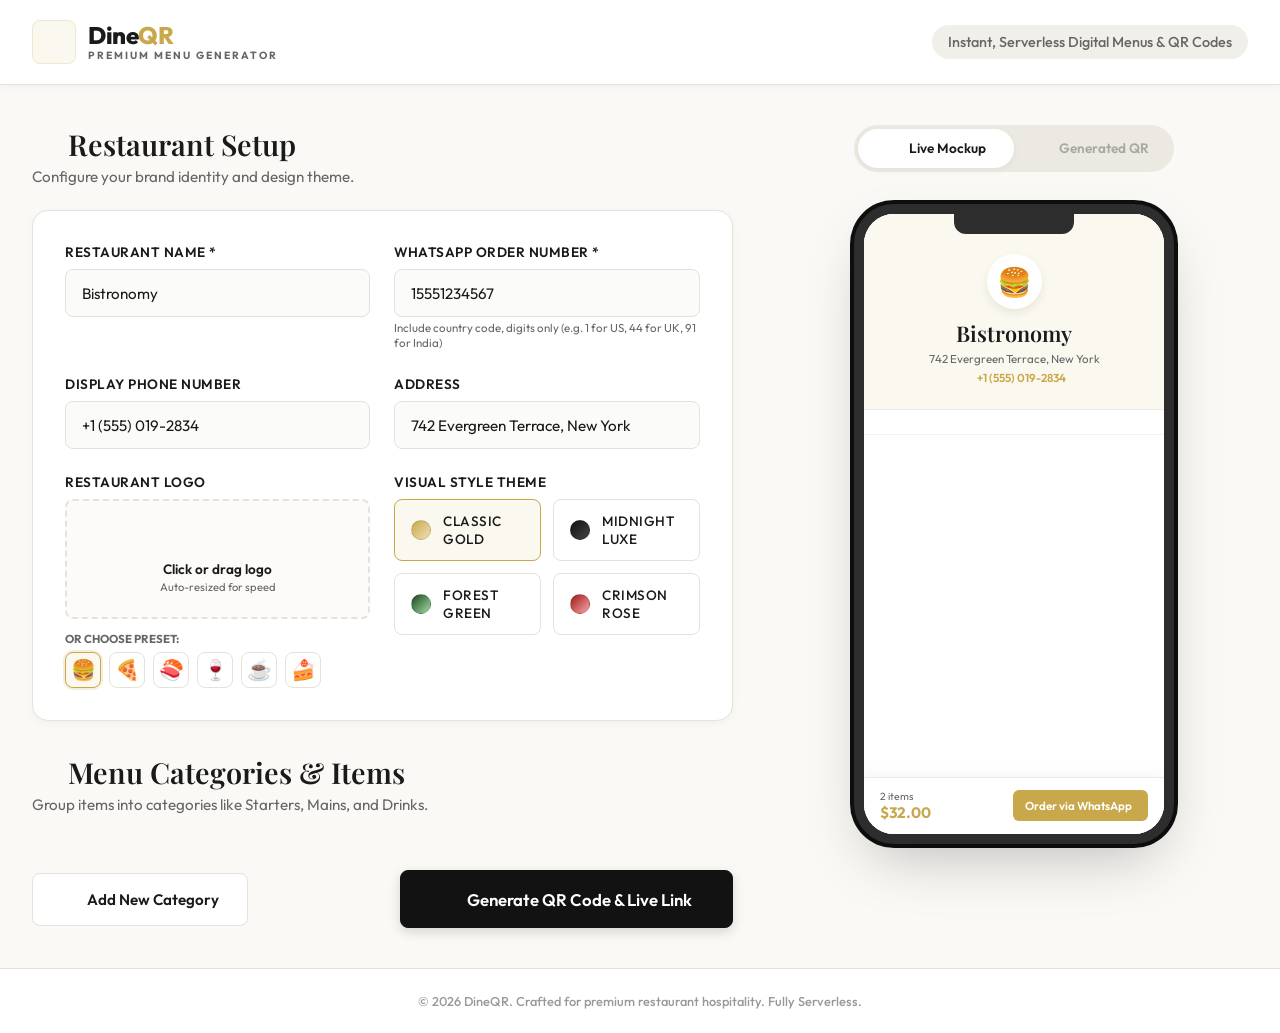
==== index.html @ d3144d26 "Initial commit of DineQR" ====
<!DOCTYPE html>
<html lang="en">
<head>
  <meta charset="UTF-8">
  <meta name="viewport" content="width=device-width, initial-scale=1.0">
  <title>DineQR — Premium QR Menu Generator</title>
  <meta name="description" content="Generate beautiful, serverless digital menus with QR codes for your restaurant in seconds. Fully responsive, premium design.">
  
  <!-- Google Fonts -->
  <link rel="preconnect" href="https://fonts.googleapis.com">
  <link rel="preconnect" href="https://fonts.gstatic.com" crossorigin>
  <link href="https://fonts.googleapis.com/css2?family=Outfit:wght@300;400;500;600;700;800&family=Playfair+Display:ital,wght@0,400;0,600;0,700;1,400&display=swap" rel="stylesheet">
  
  <!-- CSS Stylesheet -->
  <link rel="stylesheet" href="css/generator.css">
  
  <!-- Lucide Icons -->
  <script src="https://unpkg.com/lucide@latest"></script>
  <!-- QRCode.js Library -->
  <script src="https://cdnjs.cloudflare.com/ajax/libs/qrcodejs/1.0.0/qrcode.min.js"></script>
</head>
<body>

  <!-- Premium Header -->
  <header class="app-header">
    <div class="header-container">
      <div class="logo-area">
        <div class="logo-icon">
          <i data-lucide="qr-code"></i>
        </div>
        <div class="logo-text">
          <h1>Dine<span>QR</span></h1>
          <p>PREMIUM MENU GENERATOR</p>
        </div>
      </div>
      <div class="tagline-desktop">
        <span>Instant, Serverless Digital Menus & QR Codes</span>
      </div>
    </div>
  </header>

  <!-- Main Workspace -->
  <main class="app-workspace">
    
    <!-- Left Column: The Editor Form -->
    <section class="editor-section">
      <div class="card-header">
        <h2 class="section-title"><i data-lucide="sliders"></i> Restaurant Setup</h2>
        <p class="section-subtitle">Configure your brand identity and design theme.</p>
      </div>
      
      <form id="menu-generator-form" onsubmit="return false;">
        <!-- Brand Details Card -->
        <div class="editor-card">
          <div class="form-row split">
            <div class="form-group">
              <label for="restaurant-name">Restaurant Name *</label>
              <input type="text" id="restaurant-name" placeholder="e.g. Bistro de L'Or" required value="Bistronomy">
            </div>
            <div class="form-group">
              <label for="whatsapp-number">WhatsApp Order Number *</label>
              <div class="input-with-info">
                <input type="tel" id="whatsapp-number" placeholder="e.g. 15551234567" required value="15551234567">
                <span class="input-tip">Include country code, digits only (e.g. 1 for US, 44 for UK, 91 for India)</span>
              </div>
            </div>
          </div>

          <div class="form-row split">
            <div class="form-group">
              <label for="restaurant-phone">Display Phone Number</label>
              <input type="text" id="restaurant-phone" placeholder="e.g. +1 (555) 019-2834" value="+1 (555) 019-2834">
            </div>
            <div class="form-group">
              <label for="restaurant-address">Address</label>
              <input type="text" id="restaurant-address" placeholder="e.g. 742 Evergreen Terrace, NY" value="742 Evergreen Terrace, New York">
            </div>
          </div>

          <div class="form-row split">
            <!-- Logo Upload -->
            <div class="form-group">
              <label>Restaurant Logo</label>
              <div class="logo-upload-container">
                <div class="logo-dropzone" id="logo-dropzone">
                  <input type="file" id="logo-file" accept="image/*" class="file-input-hidden">
                  <div class="dropzone-content">
                    <i data-lucide="image"></i>
                    <p>Click or drag logo</p>
                    <span>Auto-resized for speed</span>
                  </div>
                  <div class="logo-preview-wrapper hidden" id="logo-preview-wrapper">
                    <img id="logo-preview-img" src="" alt="Logo Preview">
                    <button type="button" class="btn-remove-logo" id="btn-remove-logo" title="Remove logo">
                      <i data-lucide="x"></i>
                    </button>
                  </div>
                </div>
                <div class="preset-selector">
                  <span class="label-tiny">Or choose preset:</span>
                  <div class="presets-row">
                    <button type="button" class="btn-preset active" data-emoji="🍔" title="Burger">🍔</button>
                    <button type="button" class="btn-preset" data-emoji="🍕" title="Pizza">🍕</button>
                    <button type="button" class="btn-preset" data-emoji="🍣" title="Sushi">🍣</button>
                    <button type="button" class="btn-preset" data-emoji="🍷" title="Fine Dining">🍷</button>
                    <button type="button" class="btn-preset" data-emoji="☕" title="Cafe">☕</button>
                    <button type="button" class="btn-preset" data-emoji="🍰" title="Bakery">🍰</button>
                  </div>
                </div>
              </div>
            </div>

            <!-- Theme Picker -->
            <div class="form-group">
              <label>Visual Style Theme</label>
              <div class="theme-selector-grid">
                <label class="theme-option active">
                  <input type="radio" name="theme-color" value="gold" checked>
                  <span class="theme-swatch gold"></span>
                  <span class="theme-label">Classic Gold</span>
                </label>
                <label class="theme-option">
                  <input type="radio" name="theme-color" value="dark">
                  <span class="theme-swatch dark"></span>
                  <span class="theme-label">Midnight Luxe</span>
                </label>
                <label class="theme-option">
                  <input type="radio" name="theme-color" value="emerald">
                  <span class="theme-swatch emerald"></span>
                  <span class="theme-label">Forest Green</span>
                </label>
                <label class="theme-option">
                  <input type="radio" name="theme-color" value="ruby">
                  <span class="theme-swatch ruby"></span>
                  <span class="theme-label">Crimson Rose</span>
                </label>
              </div>
            </div>
          </div>
        </div>

        <!-- Menu Section -->
        <div class="card-header mt-8">
          <h2 class="section-title"><i data-lucide="utensils-crossorders"></i> Menu Categories & Items</h2>
          <p class="section-subtitle">Group items into categories like Starters, Mains, and Drinks.</p>
        </div>

        <div id="categories-container" class="categories-list">
          <!-- Dynamic Category blocks go here -->
        </div>

        <div class="editor-actions">
          <button type="button" class="btn-secondary" id="btn-add-category">
            <i data-lucide="plus-circle"></i> Add New Category
          </button>
          
          <button type="button" class="btn-primary btn-generate-main" id="btn-generate-menu">
            <i data-lucide="qr-code"></i> Generate QR Code & Live Link
          </button>
        </div>
      </form>
    </section>

    <!-- Right Column: Interactive smartphone live preview & QR modal -->
    <section class="preview-section">
      <div class="sticky-preview-container">
        
        <!-- Toggle Tabs for Mobile Layout -->
        <div class="preview-tabs">
          <button class="preview-tab active" data-tab="preview"><i data-lucide="smartphone"></i> Live Mockup</button>
          <button class="preview-tab" data-tab="result" id="tab-result-button" disabled><i data-lucide="award"></i> Generated QR</button>
        </div>

        <!-- iPhone Mockup Frame -->
        <div class="phone-mockup-wrapper" id="preview-tab-content">
          <div class="phone-frame">
            <div class="phone-notch"></div>
            <div class="phone-screen" id="preview-screen">
              
              <!-- Simulated Menu Content -->
              <div class="sim-menu-container theme-gold" id="sim-menu-container">
                <div class="sim-menu-header">
                  <div class="sim-logo-area" id="sim-logo-area">🍔</div>
                  <h3 class="sim-restaurant-name" id="sim-res-name">Bistronomy</h3>
                  <p class="sim-restaurant-address" id="sim-res-address">742 Evergreen Terrace, New York</p>
                  <p class="sim-restaurant-phone" id="sim-res-phone"><i data-lucide="phone" class="icon-tiny"></i> +1 (555) 019-2834</p>
                </div>

                <!-- Sticky simulated navbar -->
                <div class="sim-category-nav" id="sim-category-nav">
                  <!-- Dynamic categories scroll -->
                </div>

                <div class="sim-menu-body" id="sim-menu-body">
                  <!-- Dynamic menu items preview -->
                </div>

                <!-- Sim Order Sticky Footer -->
                <div class="sim-cart-footer">
                  <div class="sim-cart-info">
                    <span class="sim-cart-qty">2 items</span>
                    <span class="sim-cart-total">$32.00</span>
                  </div>
                  <button class="sim-btn-order">
                    Order via WhatsApp <i data-lucide="chevron-right"></i>
                  </button>
                </div>
              </div>

            </div>
          </div>
        </div>

        <!-- QR Code Output Area (Hidden until generated, or active as tab) -->
        <div class="qr-output-card hidden" id="result-tab-content">
          <div class="qr-header-success">
            <div class="success-icon"><i data-lucide="badge-check"></i></div>
            <h3>Menu Generated Successfully!</h3>
            <p>Your digital menu is online. Customers can scan to order directly via WhatsApp.</p>
          </div>
          
          <div class="qr-code-holder">
            <div id="qrcode-canvas"></div>
            <p class="qr-caption">Point your camera to test</p>
          </div>

          <div class="actions-grid">
            <button class="btn-action" id="btn-download-qr">
              <i data-lucide="download"></i> Download QR
            </button>
            <button class="btn-action" id="btn-copy-link">
              <i data-lucide="copy"></i> Copy Menu Link
            </button>
            <a href="#" target="_blank" class="btn-action primary-action" id="btn-visit-menu">
              <i data-lucide="external-link"></i> View Live Menu
            </a>
          </div>

          <div class="generated-url-box">
            <label>Menu URL</label>
            <div class="url-input-container">
              <input type="text" id="generated-url-input" readonly>
            </div>
          </div>
        </div>

      </div>
    </section>

  </main>

  <!-- Templates (stored in script tags to keep JS clean) -->
  <template id="category-template">
    <div class="category-block editor-card" data-category-id="">
      <div class="category-header-row">
        <div class="drag-handle"><i data-lucide="grip-vertical"></i></div>
        <input type="text" class="category-title-input" placeholder="e.g. Starters & Small Plates" value="">
        <button type="button" class="btn-delete-category" title="Delete Category">
          <i data-lucide="trash-2"></i>
        </button>
      </div>
      <div class="items-container">
        <!-- Items go here -->
      </div>
      <div class="category-actions">
        <button type="button" class="btn-add-item">
          <i data-lucide="plus"></i> Add Item
        </button>
      </div>
    </div>
  </template>

  <template id="item-template">
    <div class="menu-item-row" data-item-id="">
      <div class="item-main-details">
        <div class="form-row flex-1">
          <div class="form-group percent-60">
            <input type="text" class="item-name-input" placeholder="Item Name (e.g. Truffle Fries)" value="">
          </div>
          <div class="form-group percent-40">
            <div class="price-input-wrapper">
              <span class="currency-symbol">$</span>
              <input type="number" class="item-price-input" placeholder="0.00" step="0.01" min="0" value="">
            </div>
          </div>
        </div>
        <div class="form-row mt-2">
          <div class="form-group w-full">
            <input type="text" class="item-desc-input" placeholder="Optional description (ingredients, spice level, etc.)" value="">
          </div>
        </div>
      </div>
      <button type="button" class="btn-delete-item" title="Delete Item">
        <i data-lucide="x"></i>
      </button>
    </div>
  </template>

  <footer class="app-footer">
    <div class="footer-container">
      <p>&copy; 2026 DineQR. Crafted for premium restaurant hospitality. Fully Serverless.</p>
    </div>
  </footer>

  <!-- App Main JavaScript Logic -->
  <script src="js/generator.js"></script>
</body>
</html>
---- css/generator.css ----
/* ----------------------------------------------------
   DineQR Generator Stylesheet
   ---------------------------------------------------- */

:root {
  /* Colors */
  --bg-color: #faf9f6;
  --bg-card: #ffffff;
  --text-main: #1a1a1a;
  --text-muted: #666666;
  --text-light: #999999;
  
  --primary: #c9a84c; /* Gold accent */
  --primary-hover: #b0913b;
  --primary-light: #fbf8f0;
  
  --dark-luxe: #121212;
  --dark-hover: #1f1f1f;
  
  --border-color: #e5e2db;
  --border-focus: #c9a84c;
  --shadow-sm: 0 2px 8px rgba(0, 0, 0, 0.04);
  --shadow-md: 0 8px 24px rgba(201, 168, 76, 0.06);
  --shadow-lg: 0 16px 40px rgba(0, 0, 0, 0.08);
  --radius-sm: 8px;
  --radius-md: 16px;
  --radius-lg: 24px;
  
  /* Fonts */
  --font-serif: 'Playfair Display', Georgia, serif;
  --font-sans: 'Outfit', -apple-system, BlinkMacSystemFont, "Segoe UI", Roboto, sans-serif;
  
  /* Transition speed */
  --transition: all 0.3s cubic-bezier(0.4, 0, 0.2, 1);
}

/* Reset */
* {
  box-sizing: border-box;
  margin: 0;
  padding: 0;
}

body {
  font-family: var(--font-sans);
  background-color: var(--bg-color);
  color: var(--text-main);
  min-height: 100vh;
  display: flex;
  flex-direction: column;
  overflow-x: hidden;
  -webkit-font-smoothing: antialiased;
}

/* Header */
.app-header {
  background-color: var(--bg-card);
  border-bottom: 1px solid var(--border-color);
  padding: 1.25rem 2rem;
  position: sticky;
  top: 0;
  z-index: 100;
  box-shadow: var(--shadow-sm);
}

.header-container {
  max-width: 1400px;
  margin: 0 auto;
  display: flex;
  justify-content: space-between;
  align-items: center;
}

.logo-area {
  display: flex;
  align-items: center;
  gap: 0.75rem;
}

.logo-icon {
  background-color: var(--primary-light);
  color: var(--primary);
  width: 44px;
  height: 44px;
  border-radius: var(--radius-sm);
  display: flex;
  align-items: center;
  justify-content: center;
  border: 1px solid rgba(201, 168, 76, 0.2);
  transition: var(--transition);
}

.logo-icon i {
  width: 24px;
  height: 24px;
}

.logo-area:hover .logo-icon {
  transform: rotate(5deg) scale(1.05);
}

.logo-text h1 {
  font-size: 1.5rem;
  font-weight: 800;
  letter-spacing: -0.5px;
  line-height: 1;
}

.logo-text h1 span {
  color: var(--primary);
}

.logo-text p {
  font-size: 0.65rem;
  letter-spacing: 2px;
  color: var(--text-muted);
  font-weight: 700;
  margin-top: 2px;
}

.tagline-desktop {
  font-size: 0.9rem;
  color: var(--text-muted);
  font-weight: 500;
  background-color: #f1efe9;
  padding: 0.5rem 1rem;
  border-radius: 50px;
}

/* Main Workspace Split Layout */
.app-workspace {
  max-width: 1400px;
  width: 100%;
  margin: 0 auto;
  padding: 2.5rem 2rem;
  display: grid;
  grid-template-columns: 1.2fr 0.8fr;
  gap: 3rem;
  flex: 1;
}

/* Left Pane: Editor */
.editor-section {
  display: flex;
  flex-direction: column;
}

.card-header {
  margin-bottom: 1.5rem;
}

.section-title {
  font-family: var(--font-serif);
  font-size: 1.8rem;
  font-weight: 600;
  display: flex;
  align-items: center;
  gap: 0.75rem;
}

.section-title i {
  color: var(--primary);
  width: 24px;
  height: 24px;
}

.section-subtitle {
  font-size: 0.95rem;
  color: var(--text-muted);
  margin-top: 0.25rem;
}

.editor-card {
  background-color: var(--bg-card);
  border: 1px solid var(--border-color);
  border-radius: var(--radius-md);
  padding: 2rem;
  box-shadow: var(--shadow-sm);
  transition: var(--transition);
  margin-bottom: 1.5rem;
}

.editor-card:hover {
  box-shadow: var(--shadow-md);
  border-color: #d1ceca;
}

.mt-8 {
  margin-top: 2rem;
}

/* Forms Framework */
.form-row {
  display: flex;
  gap: 1.5rem;
  margin-bottom: 1.5rem;
}

.form-row.split > .form-group {
  flex: 1;
  min-width: 0; /* Prevents overflow inside flex child */
}

.form-row:last-child {
  margin-bottom: 0;
}

.form-group {
  display: flex;
  flex-direction: column;
  gap: 0.5rem;
}

.form-group.w-full {
  width: 100%;
}

.percent-60 {
  flex: 3;
}

.percent-40 {
  flex: 2;
}

.flex-1 {
  flex: 1;
}

label {
  font-size: 0.85rem;
  font-weight: 600;
  color: var(--text-main);
  text-transform: uppercase;
  letter-spacing: 0.5px;
}

input[type="text"],
input[type="tel"],
input[type="number"] {
  width: 100%;
  padding: 0.85rem 1rem;
  font-family: inherit;
  font-size: 0.95rem;
  background-color: #fbfbfa;
  border: 1px solid var(--border-color);
  border-radius: var(--radius-sm);
  color: var(--text-main);
  outline: none;
  transition: var(--transition);
}

input[type="text"]:focus,
input[type="tel"]:focus,
input[type="number"]:focus {
  background-color: #ffffff;
  border-color: var(--border-focus);
  box-shadow: 0 0 0 4px rgba(201, 168, 76, 0.1);
}

input::placeholder {
  color: var(--text-light);
}

.input-with-info {
  display: flex;
  flex-direction: column;
  gap: 0.25rem;
}

.input-tip {
  font-size: 0.72rem;
  color: var(--text-muted);
  line-height: 1.3;
}

/* Price Input Special Styling */
.price-input-wrapper {
  position: relative;
  display: flex;
  align-items: center;
}

.currency-symbol {
  position: absolute;
  left: 1rem;
  font-weight: 600;
  color: var(--text-muted);
}

.price-input-wrapper input {
  padding-left: 2rem;
}

/* File Dropzone Upload */
.logo-upload-container {
  display: flex;
  flex-direction: column;
  gap: 0.75rem;
}

.logo-dropzone {
  border: 2px dashed var(--border-color);
  background-color: #fcfbfa;
  border-radius: var(--radius-sm);
  height: 120px;
  position: relative;
  display: flex;
  align-items: center;
  justify-content: center;
  cursor: pointer;
  overflow: hidden;
  transition: var(--transition);
}

.logo-dropzone:hover {
  border-color: var(--primary);
  background-color: var(--primary-light);
}

.file-input-hidden {
  position: absolute;
  top: 0;
  left: 0;
  width: 100%;
  height: 100%;
  opacity: 0;
  cursor: pointer;
  z-index: 10;
}

.dropzone-content {
  display: flex;
  flex-direction: column;
  align-items: center;
  text-align: center;
  pointer-events: none;
  padding: 1rem;
}

.dropzone-content i {
  color: var(--primary);
  width: 28px;
  height: 28px;
  margin-bottom: 0.5rem;
}

.dropzone-content p {
  font-size: 0.85rem;
  font-weight: 600;
  color: var(--text-main);
}

.dropzone-content span {
  font-size: 0.7rem;
  color: var(--text-muted);
  margin-top: 2px;
}

/* Logo Image Preview inside dropzone */
.logo-preview-wrapper {
  position: absolute;
  top: 0;
  left: 0;
  width: 100%;
  height: 100%;
  background-color: var(--bg-card);
  z-index: 20;
  display: flex;
  align-items: center;
  justify-content: center;
  padding: 0.5rem;
}

.logo-preview-wrapper img {
  max-width: 100%;
  max-height: 100%;
  object-fit: contain;
  border-radius: 4px;
}

.btn-remove-logo {
  position: absolute;
  top: 0.5rem;
  right: 0.5rem;
  width: 24px;
  height: 24px;
  background-color: rgba(0, 0, 0, 0.7);
  color: #fff;
  border: none;
  border-radius: 50%;
  display: flex;
  align-items: center;
  justify-content: center;
  cursor: pointer;
  transition: var(--transition);
}

.btn-remove-logo:hover {
  background-color: rgba(239, 68, 68, 0.9);
}

.btn-remove-logo i {
  width: 14px;
  height: 14px;
}

.hidden {
  display: none !important;
}

/* Preset Logo Selector */
.preset-selector {
  display: flex;
  flex-direction: column;
  gap: 0.35rem;
}

.label-tiny {
  font-size: 0.72rem;
  font-weight: 700;
  color: var(--text-muted);
  text-transform: uppercase;
}

.presets-row {
  display: flex;
  gap: 0.5rem;
}

.btn-preset {
  width: 36px;
  height: 36px;
  font-size: 1.25rem;
  border-radius: var(--radius-sm);
  border: 1px solid var(--border-color);
  background-color: var(--bg-card);
  cursor: pointer;
  transition: var(--transition);
  display: flex;
  align-items: center;
  justify-content: center;
}

.btn-preset:hover {
  transform: translateY(-2px);
  border-color: var(--primary);
  background-color: var(--primary-light);
}

.btn-preset.active {
  border-color: var(--primary);
  background-color: var(--primary-light);
  box-shadow: 0 0 0 2px rgba(201, 168, 76, 0.2);
}

/* Theme Options Picker */
.theme-selector-grid {
  display: grid;
  grid-template-columns: repeat(2, 1fr);
  gap: 0.75rem;
}

.theme-option {
  border: 1px solid var(--border-color);
  border-radius: var(--radius-sm);
  padding: 0.75rem 1rem;
  display: flex;
  align-items: center;
  gap: 0.75rem;
  cursor: pointer;
  transition: var(--transition);
  position: relative;
}

.theme-option input {
  position: absolute;
  opacity: 0;
  cursor: pointer;
}

.theme-option:hover {
  background-color: #fbfbfa;
  border-color: #c0bdb7;
}

.theme-option.active {
  border-color: var(--primary);
  background-color: var(--primary-light);
}

.theme-swatch {
  width: 20px;
  height: 20px;
  border-radius: 50%;
  border: 1px solid rgba(0, 0, 0, 0.1);
  flex-shrink: 0;
}

.theme-swatch.gold { background: linear-gradient(135deg, #c9a84c, #efdfb6); }
.theme-swatch.dark { background: linear-gradient(135deg, #121212, #444444); }
.theme-swatch.emerald { background: linear-gradient(135deg, #1e4620, #a0dca3); }
.theme-swatch.ruby { background: linear-gradient(135deg, #991b1b, #fca5a5); }

.theme-label {
  font-size: 0.85rem;
  font-weight: 500;
  color: var(--text-main);
}

/* Categories List */
.categories-list {
  display: flex;
  flex-direction: column;
  gap: 1.5rem;
}

/* Category Block */
.category-block {
  border-left: 4px solid var(--primary);
}

.category-header-row {
  display: flex;
  align-items: center;
  gap: 1rem;
  margin-bottom: 1.5rem;
  border-bottom: 1px solid var(--border-color);
  padding-bottom: 0.75rem;
}

.drag-handle {
  cursor: grab;
  color: var(--text-light);
  display: flex;
  align-items: center;
  transition: var(--transition);
}

.drag-handle:hover {
  color: var(--text-main);
}

.drag-handle i {
  width: 20px;
  height: 20px;
}

.category-title-input {
  flex: 1;
  font-family: var(--font-serif);
  font-size: 1.3rem;
  font-weight: 600;
  border: none !important;
  background: transparent !important;
  padding: 0.25rem 0 !important;
  border-radius: 0 !important;
  outline: none;
  box-shadow: none !important;
  border-bottom: 1px solid transparent !important;
  transition: var(--transition);
}

.category-title-input:focus {
  border-bottom-color: var(--primary) !important;
}

.btn-delete-category {
  background: none;
  border: none;
  color: var(--text-light);
  cursor: pointer;
  padding: 0.5rem;
  border-radius: 50%;
  display: flex;
  align-items: center;
  justify-content: center;
  transition: var(--transition);
}

.btn-delete-category:hover {
  color: #ef4444;
  background-color: #fef2f2;
}

.btn-delete-category i {
  width: 20px;
  height: 20px;
}

/* Menu Items List inside category */
.items-container {
  display: flex;
  flex-direction: column;
  gap: 1rem;
  margin-bottom: 1.5rem;
}

.menu-item-row {
  display: flex;
  align-items: flex-start;
  gap: 1rem;
  padding: 1rem;
  background-color: #faf9f6;
  border: 1px solid var(--border-color);
  border-radius: var(--radius-sm);
  transition: var(--transition);
  animation: fadeIn 0.3s ease;
}

@keyframes fadeIn {
  from { opacity: 0; transform: translateY(8px); }
  to { opacity: 1; transform: translateY(0); }
}

.menu-item-row:hover {
  background-color: #ffffff;
  border-color: #d1ceca;
}

.item-main-details {
  flex: 1;
}

.btn-delete-item {
  background: none;
  border: none;
  color: var(--text-light);
  cursor: pointer;
  padding: 0.4rem;
  border-radius: 50%;
  display: flex;
  align-items: center;
  justify-content: center;
  margin-top: 0.5rem;
  transition: var(--transition);
}

.btn-delete-item:hover {
  color: #ef4444;
  background-color: #fef2f2;
}

.btn-delete-item i {
  width: 16px;
  height: 16px;
}

.category-actions {
  display: flex;
  justify-content: flex-end;
}

.btn-add-item {
  background-color: #ffffff;
  border: 1px solid var(--primary);
  color: var(--primary);
  padding: 0.5rem 1rem;
  font-family: inherit;
  font-size: 0.85rem;
  font-weight: 600;
  border-radius: var(--radius-sm);
  cursor: pointer;
  display: inline-flex;
  align-items: center;
  gap: 0.35rem;
  transition: var(--transition);
}

.btn-add-item:hover {
  background-color: var(--primary-light);
  transform: translateY(-1px);
}

.btn-add-item i {
  width: 14px;
  height: 14px;
}

/* Editor Action Buttons */
.editor-actions {
  display: flex;
  justify-content: space-between;
  align-items: center;
  margin-top: 2rem;
  gap: 1.5rem;
}

.btn-secondary {
  background-color: #ffffff;
  border: 1px solid var(--border-color);
  color: var(--text-main);
  padding: 1rem 1.75rem;
  font-family: inherit;
  font-size: 0.95rem;
  font-weight: 600;
  border-radius: var(--radius-sm);
  cursor: pointer;
  display: inline-flex;
  align-items: center;
  gap: 0.5rem;
  transition: var(--transition);
}

.btn-secondary:hover {
  border-color: var(--text-main);
  background-color: #faf9f6;
  transform: translateY(-1px);
}

.btn-secondary i {
  width: 18px;
  height: 18px;
}

.btn-primary {
  background-color: var(--primary);
  border: 1px solid var(--primary);
  color: #ffffff;
  padding: 1rem 2rem;
  font-family: inherit;
  font-size: 0.95rem;
  font-weight: 600;
  border-radius: var(--radius-sm);
  cursor: pointer;
  display: inline-flex;
  align-items: center;
  gap: 0.5rem;
  transition: var(--transition);
  box-shadow: 0 4px 12px rgba(201, 168, 76, 0.2);
}

.btn-primary:hover {
  background-color: var(--primary-hover);
  border-color: var(--primary-hover);
  transform: translateY(-1px);
  box-shadow: 0 6px 16px rgba(201, 168, 76, 0.3);
}

.btn-primary i {
  width: 18px;
  height: 18px;
}

.btn-generate-main {
  padding: 1.1rem 2.5rem;
  font-size: 1.05rem;
  background-color: var(--dark-luxe);
  border-color: var(--dark-luxe);
  box-shadow: 0 4px 12px rgba(0, 0, 0, 0.15);
}

.btn-generate-main:hover {
  background-color: var(--dark-hover);
  border-color: var(--dark-hover);
  box-shadow: 0 6px 18px rgba(0, 0, 0, 0.25);
}

/* Right Pane: Sticky Phone Preview */
.preview-section {
  display: flex;
  flex-direction: column;
}

.sticky-preview-container {
  position: sticky;
  top: 6.5rem;
  display: flex;
  flex-direction: column;
  align-items: center;
}

.preview-tabs {
  display: flex;
  background-color: #ece9e2;
  padding: 0.25rem;
  border-radius: 50px;
  margin-bottom: 2rem;
  width: 320px;
}

.preview-tab {
  flex: 1;
  border: none;
  background: none;
  font-family: inherit;
  font-size: 0.85rem;
  font-weight: 600;
  color: var(--text-muted);
  padding: 0.65rem 0;
  border-radius: 50px;
  cursor: pointer;
  display: flex;
  align-items: center;
  justify-content: center;
  gap: 0.4rem;
  transition: var(--transition);
}

.preview-tab i {
  width: 16px;
  height: 16px;
}

.preview-tab.active {
  background-color: var(--bg-card);
  color: var(--text-main);
  box-shadow: var(--shadow-sm);
}

.preview-tab:disabled {
  opacity: 0.5;
  cursor: not-allowed;
}

/* Smartphone Mockup Frame */
.phone-mockup-wrapper {
  perspective: 1000px;
  width: 100%;
  display: flex;
  justify-content: center;
}

.phone-frame {
  width: 320px;
  height: 640px;
  background-color: #1e1e1e;
  border: 10px solid #2d2d2d;
  border-radius: 40px;
  box-shadow: 0 25px 60px -15px rgba(0, 0, 0, 0.25), 0 0 0 4px #0f0f10;
  position: relative;
  overflow: hidden;
  transition: var(--transition);
}

.phone-notch {
  position: absolute;
  top: 0;
  left: 50%;
  transform: translateX(-50%);
  width: 120px;
  height: 20px;
  background-color: #2d2d2d;
  border-bottom-left-radius: 12px;
  border-bottom-right-radius: 12px;
  z-index: 50;
}

.phone-screen {
  width: 100%;
  height: 100%;
  background-color: #ffffff;
  overflow-y: auto;
  position: relative;
  scrollbar-width: none; /* Hide scrollbar for clean preview */
}

.phone-screen::-webkit-scrollbar {
  display: none;
}

/* Simulated Smartphone Menu Page UI */
.sim-menu-container {
  display: flex;
  flex-direction: column;
  min-height: 100%;
  padding-bottom: 70px; /* Leave space for cart footer */
  background-color: #ffffff;
  font-family: var(--font-sans);
}

/* Simulated Themes */
.sim-menu-container.theme-gold {
  --sim-primary: #c9a84c;
  --sim-primary-hover: #b0913b;
  --sim-primary-light: #fbf8f0;
  --sim-text: #1a1a1a;
  --sim-bg: #ffffff;
}

.sim-menu-container.theme-dark {
  --sim-primary: #c9a84c;
  --sim-primary-hover: #efdfb6;
  --sim-primary-light: #222222;
  --sim-text: #ffffff;
  --sim-bg: #121212;
  background-color: #121212;
  color: #ffffff;
}

.sim-menu-container.theme-emerald {
  --sim-primary: #1e4620;
  --sim-primary-hover: #153316;
  --sim-primary-light: #f0f7f0;
  --sim-text: #1a1a1a;
  --sim-bg: #ffffff;
}

.sim-menu-container.theme-ruby {
  --sim-primary: #991b1b;
  --sim-primary-hover: #7f1d1d;
  --sim-primary-light: #fef2f2;
  --sim-text: #1a1a1a;
  --sim-bg: #ffffff;
}

.sim-menu-header {
  padding: 2.5rem 1rem 1.5rem;
  text-align: center;
  background-color: var(--sim-primary-light);
  border-bottom: 1px solid rgba(0, 0, 0, 0.05);
}

.sim-logo-area {
  width: 55px;
  height: 55px;
  background-color: var(--sim-bg);
  border-radius: 50%;
  display: flex;
  align-items: center;
  justify-content: center;
  margin: 0 auto 0.75rem;
  font-size: 1.75rem;
  box-shadow: 0 4px 10px rgba(0, 0, 0, 0.08);
  overflow: hidden;
}

.sim-logo-area img {
  width: 100%;
  height: 100%;
  object-fit: cover;
}

.sim-restaurant-name {
  font-family: var(--font-serif);
  font-size: 1.35rem;
  font-weight: 600;
  color: var(--sim-text);
  line-height: 1.2;
}

.sim-restaurant-address {
  font-size: 0.72rem;
  color: var(--text-muted);
  margin-top: 0.25rem;
}

.sim-menu-container.theme-dark .sim-restaurant-address {
  color: #cccccc;
}

.sim-restaurant-phone {
  font-size: 0.72rem;
  font-weight: 600;
  color: var(--sim-primary);
  margin-top: 0.25rem;
  display: flex;
  align-items: center;
  justify-content: center;
  gap: 0.25rem;
}

.icon-tiny {
  width: 10px;
  height: 10px;
}

/* Category Nav scroll in mobile mockup */
.sim-category-nav {
  display: flex;
  gap: 0.5rem;
  overflow-x: auto;
  padding: 0.75rem 1rem;
  border-bottom: 1px solid rgba(0, 0, 0, 0.05);
  background-color: var(--sim-bg);
  position: sticky;
  top: 0;
  z-index: 10;
  scrollbar-width: none;
}

.sim-category-nav::-webkit-scrollbar {
  display: none;
}

.sim-nav-item {
  font-size: 0.72rem;
  font-weight: 600;
  padding: 0.4rem 0.8rem;
  border-radius: 50px;
  background-color: #f0ede6;
  color: var(--text-main);
  white-space: nowrap;
}

.sim-menu-container.theme-dark .sim-nav-item {
  background-color: #222222;
  color: #dddddd;
}

.sim-nav-item.active {
  background-color: var(--sim-primary);
  color: #ffffff;
}

/* Simulated menu items list */
.sim-menu-body {
  padding: 1rem;
  display: flex;
  flex-direction: column;
  gap: 1.5rem;
}

.sim-category-section-title {
  font-family: var(--font-serif);
  font-size: 1.05rem;
  font-weight: 600;
  color: var(--sim-primary);
  border-bottom: 1px solid rgba(201, 168, 76, 0.2);
  padding-bottom: 0.25rem;
  margin-bottom: 0.75rem;
}

.sim-menu-item {
  display: flex;
  justify-content: space-between;
  align-items: flex-start;
  gap: 0.75rem;
  border-bottom: 1px dashed rgba(0, 0, 0, 0.08);
  padding-bottom: 0.75rem;
}

.sim-menu-container.theme-dark .sim-menu-item {
  border-bottom-color: rgba(255, 255, 255, 0.08);
}

.sim-menu-item:last-child {
  border-bottom: none;
  padding-bottom: 0;
}

.sim-item-details {
  flex: 1;
}

.sim-item-name-row {
  display: flex;
  justify-content: space-between;
  align-items: baseline;
  gap: 0.5rem;
}

.sim-item-name {
  font-size: 0.82rem;
  font-weight: 600;
  color: var(--sim-text);
}

.sim-item-price {
  font-size: 0.82rem;
  font-weight: 700;
  color: var(--sim-primary);
}

.sim-item-desc {
  font-size: 0.7rem;
  color: var(--text-muted);
  margin-top: 0.15rem;
  line-height: 1.3;
}

.sim-menu-container.theme-dark .sim-item-desc {
  color: #aaaaaa;
}

.sim-btn-add {
  font-size: 0.65rem;
  font-weight: 700;
  border: 1px solid var(--sim-primary);
  color: var(--sim-primary);
  background: none;
  padding: 0.2rem 0.5rem;
  border-radius: 4px;
  cursor: pointer;
}

/* Simulated cart footer */
.sim-cart-footer {
  position: absolute;
  bottom: 0;
  left: 0;
  width: 100%;
  background-color: var(--sim-bg);
  border-top: 1px solid rgba(0, 0, 0, 0.08);
  padding: 0.75rem 1rem;
  display: flex;
  justify-content: space-between;
  align-items: center;
  z-index: 20;
  box-shadow: 0 -4px 12px rgba(0,0,0,0.04);
}

.sim-menu-container.theme-dark .sim-cart-footer {
  border-top-color: rgba(255,255,255,0.08);
}

.sim-cart-info {
  display: flex;
  flex-direction: column;
}

.sim-cart-qty {
  font-size: 0.65rem;
  color: var(--text-muted);
}

.sim-menu-container.theme-dark .sim-cart-qty {
  color: #bbbbbb;
}

.sim-cart-total {
  font-size: 0.95rem;
  font-weight: 700;
  color: var(--sim-primary);
}

.sim-btn-order {
  background-color: var(--sim-primary);
  color: #ffffff;
  border: none;
  padding: 0.5rem 0.75rem;
  border-radius: 6px;
  font-family: inherit;
  font-size: 0.72rem;
  font-weight: 600;
  cursor: pointer;
  display: flex;
  align-items: center;
  gap: 0.25rem;
}

/* Result Tab Contents (QR Code Card) */
.qr-output-card {
  width: 100%;
  max-width: 420px;
  background-color: var(--bg-card);
  border: 1px solid var(--border-color);
  border-radius: var(--radius-md);
  padding: 2.25rem;
  box-shadow: var(--shadow-lg);
  display: flex;
  flex-direction: column;
  align-items: center;
  text-align: center;
  animation: scaleIn 0.35s cubic-bezier(0.34, 1.56, 0.64, 1);
}

@keyframes scaleIn {
  from { opacity: 0; transform: scale(0.9) translateY(20px); }
  to { opacity: 1; transform: scale(1) translateY(0); }
}

.qr-header-success {
  margin-bottom: 1.5rem;
}

.success-icon {
  width: 56px;
  height: 56px;
  background-color: #ecfdf5;
  color: #10b981;
  border-radius: 50%;
  display: flex;
  align-items: center;
  justify-content: center;
  margin: 0 auto 0.75rem;
}

.success-icon i {
  width: 32px;
  height: 32px;
}

.qr-header-success h3 {
  font-family: var(--font-serif);
  font-size: 1.35rem;
  font-weight: 600;
  color: var(--text-main);
}

.qr-header-success p {
  font-size: 0.85rem;
  color: var(--text-muted);
  margin-top: 0.4rem;
  line-height: 1.4;
}

.qr-code-holder {
  background-color: #fbfbf9;
  border: 1px solid var(--border-color);
  border-radius: var(--radius-sm);
  padding: 1.5rem;
  display: flex;
  flex-direction: column;
  align-items: center;
  box-shadow: var(--shadow-sm);
  margin-bottom: 1.5rem;
}

#qrcode-canvas {
  width: 180px;
  height: 180px;
  display: flex;
  align-items: center;
  justify-content: center;
}

#qrcode-canvas img {
  width: 100% !important;
  height: 100% !important;
}

.qr-caption {
  font-size: 0.75rem;
  font-weight: 600;
  color: var(--primary);
  margin-top: 0.75rem;
  letter-spacing: 0.5px;
  text-transform: uppercase;
}

.actions-grid {
  display: grid;
  grid-template-columns: repeat(2, 1fr);
  gap: 0.75rem;
  width: 100%;
  margin-bottom: 1.5rem;
}

.btn-action {
  background-color: #ffffff;
  border: 1px solid var(--border-color);
  color: var(--text-main);
  padding: 0.75rem 0.5rem;
  font-family: inherit;
  font-size: 0.8rem;
  font-weight: 600;
  border-radius: var(--radius-sm);
  cursor: pointer;
  display: flex;
  align-items: center;
  justify-content: center;
  gap: 0.4rem;
  transition: var(--transition);
  text-decoration: none;
}

.btn-action:hover {
  border-color: var(--text-main);
  background-color: #fbfbfa;
}

.btn-action.primary-action {
  grid-column: span 2;
  background-color: var(--primary);
  border-color: var(--primary);
  color: #ffffff;
}

.btn-action.primary-action:hover {
  background-color: var(--primary-hover);
  border-color: var(--primary-hover);
}

.btn-action i {
  width: 16px;
  height: 16px;
}

.generated-url-box {
  width: 100%;
  text-align: left;
}

.generated-url-box label {
  font-size: 0.72rem;
  font-weight: 700;
}

.url-input-container {
  display: flex;
  margin-top: 0.25rem;
}

.url-input-container input {
  font-family: monospace;
  font-size: 0.8rem;
  background-color: #f1efe9;
  color: var(--text-muted);
  border-radius: var(--radius-sm);
  border: 1px solid var(--border-color);
  padding: 0.5rem 0.75rem;
  width: 100%;
}

/* Footer styling */
.app-footer {
  border-top: 1px solid var(--border-color);
  background-color: var(--bg-card);
  padding: 1.5rem 2rem;
  text-align: center;
  margin-top: auto;
}

.footer-container p {
  font-size: 0.8rem;
  color: var(--text-light);
  font-weight: 500;
}

/* ----------------------------------------------------
   Responsive Layout (Mobile First / Tablet / Desktop)
   ---------------------------------------------------- */

@media (max-width: 1024px) {
  .app-workspace {
    grid-template-columns: 1fr;
    gap: 3rem;
  }
  
  .sticky-preview-container {
    position: static;
  }
}

@media (max-width: 640px) {
  body {
    background-color: var(--bg-card);
  }
  
  .app-workspace {
    padding: 1.5rem 1rem;
  }
  
  .editor-card {
    padding: 1.25rem 1rem;
  }
  
  .form-row.split {
    flex-direction: column;
    gap: 1.25rem;
  }
  
  .app-header {
    padding: 1rem;
  }
  
  .tagline-desktop {
    display: none;
  }
  
  .theme-selector-grid {
    grid-template-columns: 1fr;
  }
  
  .editor-actions {
    flex-direction: column;
    align-items: stretch;
  }
  
  .btn-generate-main {
    order: -1;
  }
}
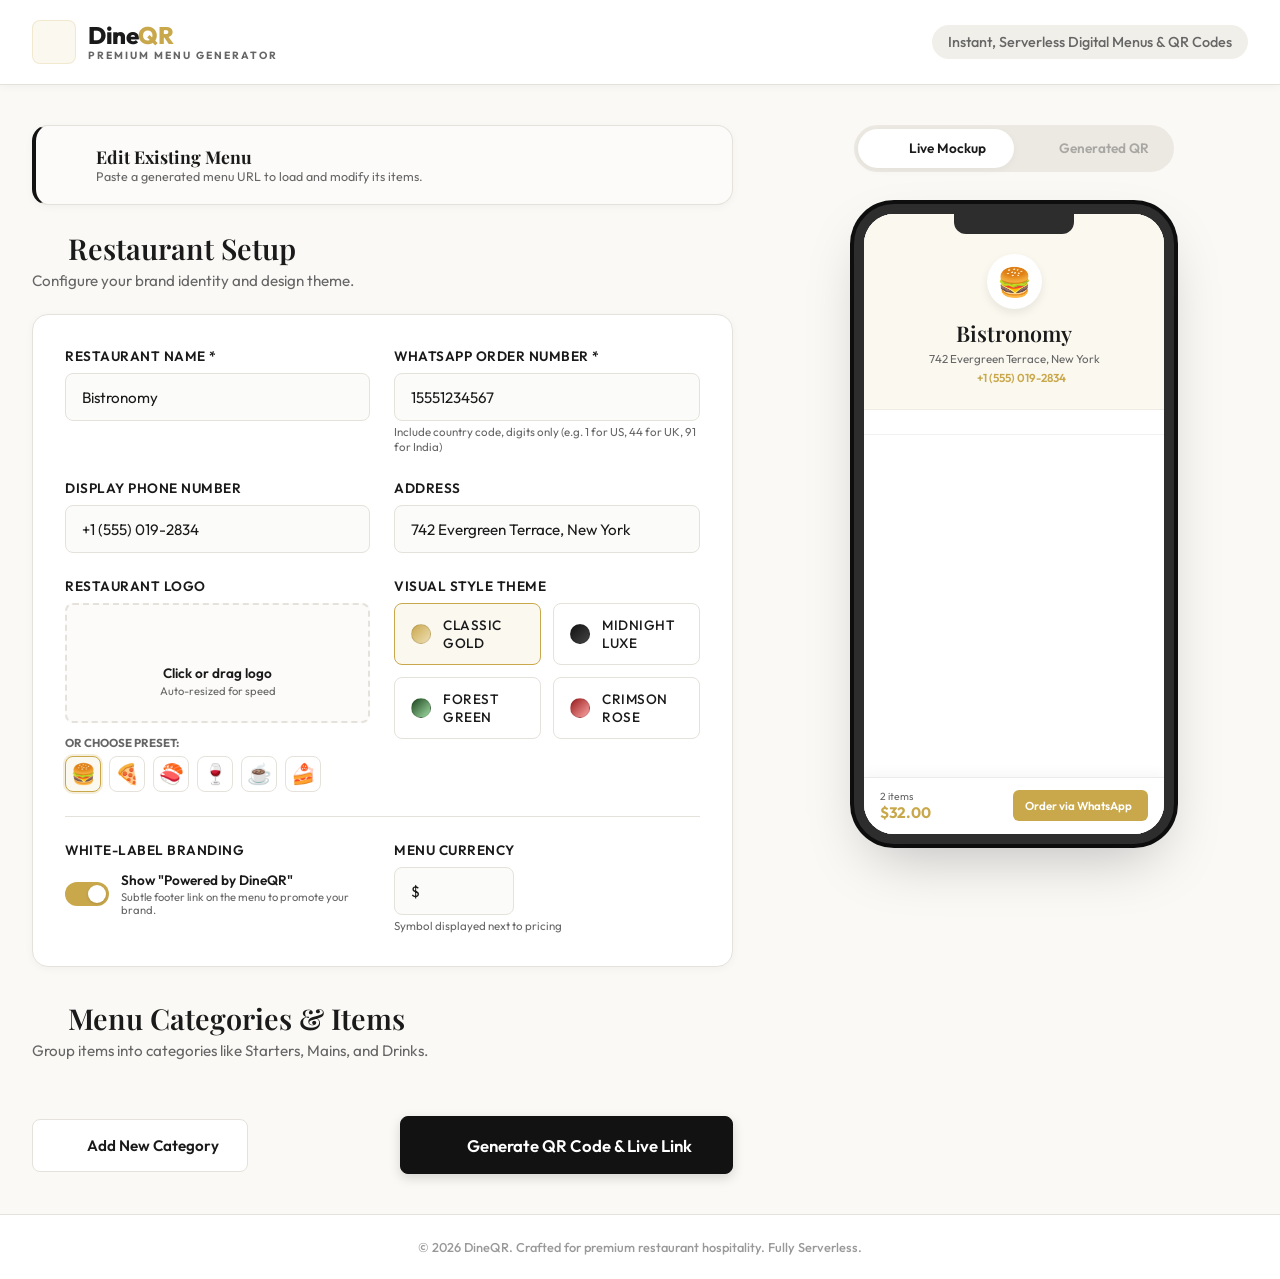
==== commit 534bbed6: "feat: complete premium serverless QR menu generator with B2B SaaS features" ====
--- a/index.html
+++ b/index.html
@@ -44,6 +44,30 @@
     
     <!-- Left Column: The Editor Form -->
     <section class="editor-section">
+      
+      <!-- Import Existing Menu Card -->
+      <div class="import-card editor-card">
+        <div class="import-header" id="btn-toggle-import">
+          <div class="import-title">
+            <i data-lucide="folder-open" class="import-icon"></i>
+            <div class="import-text-wrapper">
+              <h3>Edit Existing Menu</h3>
+              <p>Paste a generated menu URL to load and modify its items.</p>
+            </div>
+          </div>
+          <button type="button" class="btn-toggle-icon-only"><i data-lucide="chevron-down" id="import-chevron"></i></button>
+        </div>
+        <div class="import-body hidden" id="import-body-container">
+          <div class="import-input-row">
+            <input type="text" id="import-url-input" placeholder="e.g. https://.../menu.html?d=eyJu...">
+            <button type="button" class="btn-primary" id="btn-submit-import">
+              <i data-lucide="download"></i> Load Menu
+            </button>
+          </div>
+          <span class="input-tip mt-1">This will unpack all details, logo configurations, and item pricing back into the form.</span>
+        </div>
+      </div>
+
       <div class="card-header">
         <h2 class="section-title"><i data-lucide="sliders"></i> Restaurant Setup</h2>
         <p class="section-subtitle">Configure your brand identity and design theme.</p>
@@ -137,6 +161,32 @@
               </div>
             </div>
           </div>
+
+          <div class="form-row split mt-4 border-top">
+            <!-- B2B Watermark -->
+            <div class="form-group percent-60">
+              <label>White-Label Branding</label>
+              <div class="white-label-wrapper">
+                <label class="toggle-switch">
+                  <input type="checkbox" id="toggle-watermark" checked>
+                  <span class="toggle-slider"></span>
+                </label>
+                <div class="toggle-text-block">
+                  <span class="toggle-title">Show "Powered by DineQR"</span>
+                  <span class="toggle-desc">Subtle footer link on the menu to promote your brand.</span>
+                </div>
+              </div>
+            </div>
+            <!-- Currency Symbol -->
+            <div class="form-group percent-40">
+              <label for="currency-symbol">Menu Currency</label>
+              <div class="currency-input-container">
+                <input type="text" id="currency-symbol" value="$" placeholder="e.g. $, ₹, €, £, KD" style="max-width: 120px;">
+                <span class="input-tip">Symbol displayed next to pricing</span>
+              </div>
+            </div>
+          </div>
+
         </div>
 
         <!-- Menu Section -->
--- a/css/generator.css
+++ b/css/generator.css
@@ -1372,3 +1372,180 @@
     order: -1;
   }
 }
+
+/* --- B2B SaaS Extra Refinements --- */
+
+.border-top {
+  border-top: 1px solid var(--border-color);
+  padding-top: 1.5rem;
+  margin-top: 1.5rem;
+}
+
+/* Import collapsible card styling */
+.import-card {
+  border-left: 4px solid var(--dark-luxe) !important;
+  background-color: #fcfbf9;
+  padding: 1.25rem 1.5rem !important;
+  cursor: pointer;
+  user-select: none;
+}
+
+.import-header {
+  display: flex;
+  justify-content: space-between;
+  align-items: center;
+  width: 100%;
+}
+
+.import-title {
+  display: flex;
+  align-items: center;
+  gap: 0.75rem;
+}
+
+.import-icon {
+  color: var(--dark-luxe);
+  width: 24px;
+  height: 24px;
+}
+
+.import-text-wrapper h3 {
+  font-family: var(--font-serif);
+  font-size: 1.1rem;
+  font-weight: 700;
+  color: var(--text-main);
+  line-height: 1.2;
+}
+
+.import-text-wrapper p {
+  font-size: 0.78rem;
+  color: var(--text-muted);
+  margin-top: 2px;
+}
+
+.btn-toggle-icon-only {
+  background: none;
+  border: none;
+  cursor: pointer;
+  color: var(--text-muted);
+  display: flex;
+  align-items: center;
+  justify-content: center;
+  transition: var(--transition);
+}
+
+.btn-toggle-icon-only i {
+  width: 20px;
+  height: 20px;
+  transition: var(--transition);
+}
+
+.btn-toggle-icon-only.rotated i {
+  transform: rotate(180deg);
+}
+
+.import-body {
+  margin-top: 1.25rem;
+  border-top: 1px solid #eee;
+  padding-top: 1.25rem;
+  animation: slideDown 0.3s ease;
+  cursor: default;
+}
+
+@keyframes slideDown {
+  from { opacity: 0; transform: translateY(-10px); }
+  to { opacity: 1; transform: translateY(0); }
+}
+
+.import-input-row {
+  display: flex;
+  gap: 0.75rem;
+}
+
+.import-input-row input {
+  flex: 1;
+}
+
+.import-input-row button {
+  white-space: nowrap;
+}
+
+/* Premium iOS Toggle Switch */
+.white-label-wrapper {
+  display: flex;
+  align-items: center;
+  gap: 0.75rem;
+  padding: 0.25rem 0;
+}
+
+.toggle-switch {
+  position: relative;
+  display: inline-block;
+  width: 44px;
+  height: 24px;
+  flex-shrink: 0;
+}
+
+.toggle-switch input {
+  opacity: 0;
+  width: 0;
+  height: 0;
+}
+
+.toggle-slider {
+  position: absolute;
+  cursor: pointer;
+  top: 0;
+  left: 0;
+  right: 0;
+  bottom: 0;
+  background-color: #d1ceca;
+  transition: 0.4s;
+  border-radius: 24px;
+}
+
+.toggle-slider:before {
+  position: absolute;
+  content: "";
+  height: 18px;
+  width: 18px;
+  left: 3px;
+  bottom: 3px;
+  background-color: white;
+  transition: 0.4s;
+  border-radius: 50%;
+  box-shadow: 0 1px 3px rgba(0,0,0,0.15);
+}
+
+.toggle-switch input:checked + .toggle-slider {
+  background-color: var(--primary);
+}
+
+.toggle-switch input:checked + .toggle-slider:before {
+  transform: translateX(20px);
+}
+
+.toggle-text-block {
+  display: flex;
+  flex-direction: column;
+  gap: 2px;
+}
+
+.toggle-title {
+  font-size: 0.85rem;
+  font-weight: 600;
+  color: var(--text-main);
+}
+
+.toggle-desc {
+  font-size: 0.7rem;
+  color: var(--text-muted);
+  line-height: 1.2;
+}
+
+.currency-input-container {
+  display: flex;
+  flex-direction: column;
+  gap: 0.25rem;
+}
+
